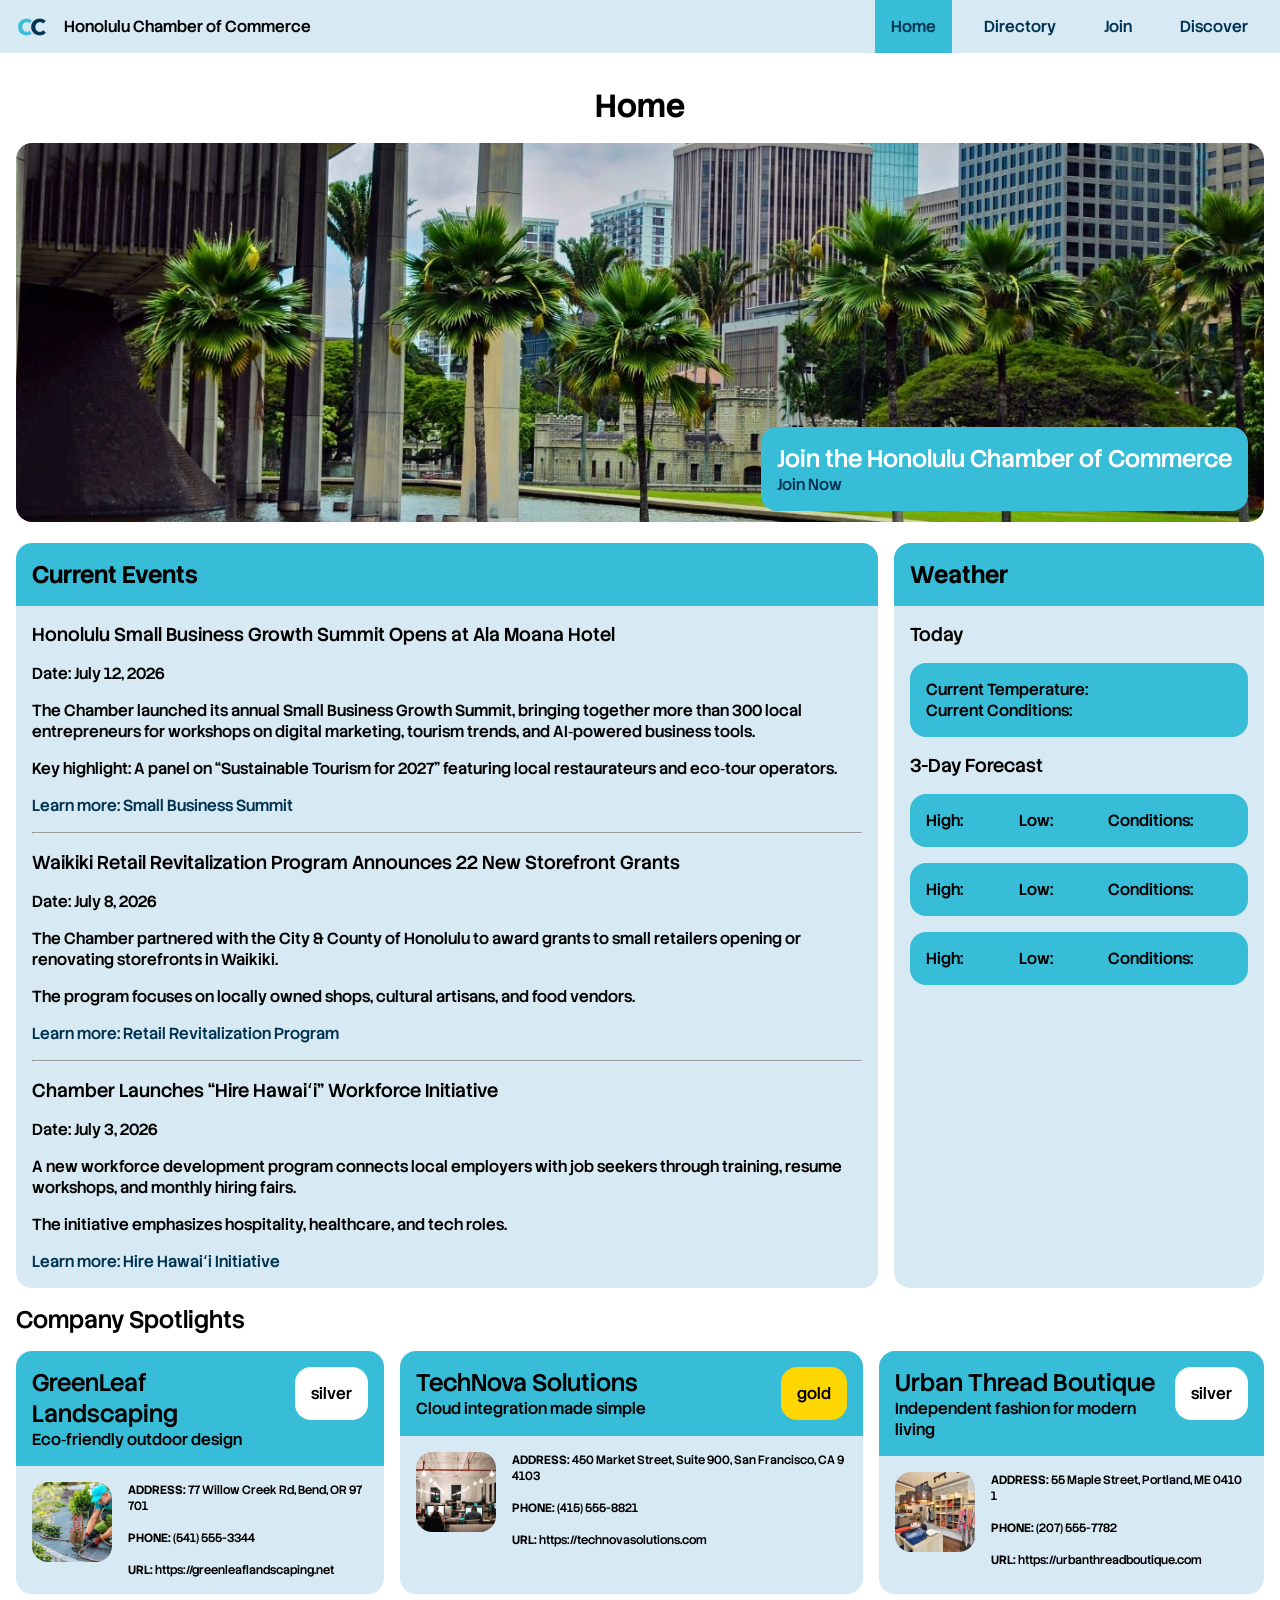
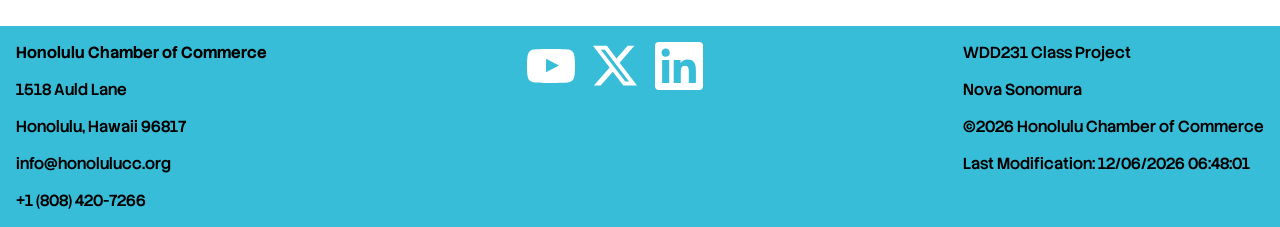
==== chamber/index.html @ 63aaf8e7 "fix" ====
<!DOCTYPE html>
<html lang="en">

<head>
	<meta charset="UTF-8">
	<base target="_top">
	<title>Home - Honolulu Chamber of Commerce</title>
	<meta name="description" content="A directory listing for all employees of the Honolulu Chamber of Commerce.">
	<meta name="author" content="Nova Sonomura">
	
	<meta property="og:title" content="Home - Honolulu Chamber of Commerce">
	<meta property="og:description" content="A directory listing for all employees of the Chamber of Commerce.">
	<meta property="og:type" content="website">
	<meta property="og:image" content="https://novyboy.github.io/wdd231/chamber/images/favicon-512.webp">
	<meta property="og:url" content="https://novyboy.github.io/wdd231/chamber/directory.html">
	<meta property="og:site_name" content="Chamber of Commerce">
	
	<meta name="twitter:card" content="summary_large_image">
	<meta name="twitter:image:alt" content="Home - Honolulu Chamber of Commerce">
	
	<link rel="icon" href="images/favicon.ico" type="image/ico" sizes="32x32">
	
	<link rel="apple-touch-icon" href="images/favicon-180.webp" sizes="180x180">
	<link rel="shortcut icon" href="images/favicon-192.webp" sizes="192x192">
	<link rel="apple-touch-icon" href="images/favicon-512.webp" sizes="512x512">
	
	<link rel="stylesheet" href="styles/base.css">
	<link rel="stylesheet" href="styles/small.css">
	<link rel="stylesheet" href="styles/larger.css">
	<link rel="preconnect" href="https://fonts.googleapis.com">
	<link rel="preconnect" href="https://fonts.gstatic.com" crossorigin>
	<link href="https://fonts.googleapis.com/css2?family=Stack+Sans+Headline:wght@200..700&display=swap" rel="stylesheet">
	
	<meta name="viewport" content="width=device-width, initial-scale=1">
	<meta name="robots" content="">
	<meta name="theme-color" content="">
	
	<script src="scripts/getdates.js" defer></script>
	<script src="scripts/hamburger.js" defer></script>
	<script src="scripts/home.js" defer></script>
</head>
<body class="flex-column">
	<header class="flex-row">
		<span class="flex-row center">
			<img id="icon" alt="favicon" src="images/favicon-192.webp">
			Honolulu Chamber of Commerce
		</span>
		<nav id="main-menu" class="flex-adapt">
			<a href="#">Home</a>
			<a href="directory.html">Directory</a>
			<a href="join.html">Join</a>
			<a href="discover.html">Discover</a>
		</nav>
		<button id="hamburger" aria-label="hamburger menu">
			<span></span>
			<span></span>
			<span></span>
		</button>
	</header>
	<main class="flex-column">
		<h1>Home</h1>
		<section class="main">
			<img class="hero" alt="Honolulu Chamber of Commerce" src="images/hero-image.webp"/>
			<div class="cta">
				<h2>
					Join the Honolulu Chamber of Commerce
				</h2>
				<a href="join.html">Join Now</a>
			</div>
		</section>
		<!--Hero Image-->
		<!--Call to Action-->
		<!--Current Events-->
		<!--Weather-->
		<!--2-3 Company Spotlights-->
		<div class="flex-adapt">
			<section id="current-events" class="card">
				<div>
					<h2>Current Events</h2>
				</div>
				<div class="flex-column">
					<h3>Honolulu Small Business Growth Summit Opens at Ala Moana Hotel</h3>
					<span>Date: July 12, 2026</span>
					<p>
						The Chamber launched its annual Small Business Growth Summit, bringing together more than 300 local entrepreneurs for workshops on digital marketing, tourism trends, and AI‑powered business tools.
					</p>
					<p>
						Key highlight: A panel on “Sustainable Tourism for 2027” featuring local restaurateurs and eco‑tour operators.
					</p>
					<a href="#">Learn more: Small Business Summit</a>
					
					<hr>
					
					<h3>Waikiki Retail Revitalization Program Announces 22 New Storefront Grants</h3>
					<span>Date: July 8, 2026</span>
					<p>
						The Chamber partnered with the City & County of Honolulu to award grants to small retailers opening or renovating storefronts in Waikiki.
					</p>
					<p>
						The program focuses on locally owned shops, cultural artisans, and food vendors.
					</p>
					<a href="#">Learn more: Retail Revitalization Program</a>
					
					<hr>
					
					<h3>Chamber Launches “Hire Hawaiʻi” Workforce Initiative</h3>
					<span>Date: July 3, 2026</span>
					<p>
						A new workforce development program connects local employers with job seekers through training, resume workshops, and monthly hiring fairs.
					</p>
					<p>
						The initiative emphasizes hospitality, healthcare, and tech roles.
					</p>
					<a href="#">
						Learn more: Hire Hawaiʻi Initiative</a>
				</div>
			</section>
			<section id="weather" class="card">
				<div>
					<h2>Weather</h2>
				</div>
				<div class="flex-column">
					<h3>Today</h3>
					<dl class="grid-2 forecast">
						<div>
							<dt>Current Temperature:</dt>
							<dd id="temperature"></dd>
						</div>
						<div>
							<dt>Current Conditions:</dt>
							<dd id="conditions"></dd>
						</div>
					</dl>
					<h3>3-Day Forecast</h3>
					<dl class="grid-3 forecast">
						<div>
							<dt>High:</dt>
							<dd id="high-1"></dd>
						</div>
						<div>
							<dt>Low:</dt>
							<dd id="low-1"></dd>
						</div>
						<div>
							<dt>Conditions:</dt>
							<dd id="conditions-1"></dd>
						</div>
					</dl>
					<dl class="grid-3 forecast">
						<div>
							<dt>High:</dt>
							<dd id="high-2"></dd>
						</div>
						<div>
							<dt>Low:</dt>
							<dd id="low-2"></dd>
						</div>
						<div>
							<dt>Conditions:</dt>
							<dd id="conditions-2"></dd>
						</div>
					</dl>
					<dl class="grid-3 forecast">
						<div>
							<dt>High:</dt>
							<dd id="high-3"></dd>
						</div>
						<div>
							<dt>Low:</dt>
							<dd id="low-3"></dd>
						</div>
						<div>
							<dt>Conditions:</dt>
							<dd id="conditions-3"></dd>
						</div>
					</dl>
				</div>
			</section>
		</div>
		<section class="flex-column">
			<h2>Company Spotlights</h2>
			<div id="spotlight" class="flex-adapt">
				
			</div>
		</section>
	</main>
	<footer class="flex-adapt">
		<div class="flex-column">
			<strong>Honolulu Chamber of Commerce</strong>
			<span>1518 Auld Lane</span>
			<span>Honolulu, Hawaii 96817</span>
			<span>info@honolulucc.org</span>
			<span>+1 (808) 420-7266</span>
		</div>
		<div class="flex-row social">
			<a href="#"><img alt="youtube" src="images/youtube.svg"></a>
			<a href="#"><img alt="twitter" src="images/twitter.svg"></a>
			<a href="#"><img alt="linkedin" src="images/linkedin.svg"></a>
		</div>
		<div class="flex-column">
			<span>WDD231 Class Project</span>
			<span>Nova Sonomura</span>
			<span>
				©︎<span id="currentYear"></span>
				Honolulu Chamber of Commerce
			</span>
			<span>
				Last Modification: <span id="lastModified"></span>
			</span>
		</div>
	</footer>
</body>

</html>
---- chamber/styles/base.css ----
* {
	/*RESET*/
	margin: 0;
	padding: 0;
	box-sizing: border-box;
	/*Font*/
	font-family: var(--font-family);
	font-weight: 500;
}

.grid-3 {
	display: grid;
	gap: 1rem;
}

.flex-adapt {
	display: flex;
	gap: 1rem;
}

:root {
	--primary-color: #37BDD7;
	--secondary-color: #003453;
	
	--background-color: #d7e9f3;
	--text-color: #0d0b1e;
	--font-family: "Stack Sans Headline", Helvetica;
}

a {
	text-decoration: none;
	color: var(--secondary-color);
}

input[type="radio"] {
	appearance: none;
	position: absolute;
}

label {
	display: block;
	cursor: pointer;
	padding: 1rem;
	border-radius: 1rem;
	transition: 300ms background ease-in-out;
	background: var(--background-color);
}

label:hover, input[type="radio"]:checked + label {
	background: var(--primary-color);
}

strong {
	font-weight: 900;
}

header {
	position: sticky;
	top: -4.5rem;
	justify-content: space-between;
	background: var(--background-color);
	padding: 0 1rem;
}
#icon {
	width: 2rem;
}
header > nav > a {
	text-align: center;
	flex: auto;
	transition: background 0.15s ease-in-out;
	padding: 1rem;
}
header > nav > a:hover, header > nav > a[href="#"] {
	background: var(--primary-color);
}

body {
	min-height: 100vh;
}
main {
	padding: 1rem;
	align-self: center;
	max-width: 80rem;
}

h1 {
	font-weight: bold;
	text-align: center;
}
.card {
	display: flex;
	flex-flow: column;
	border-radius: 1rem;
	overflow: hidden;
}
.card > div:last-child {
	padding: 1rem;
	background: var(--background-color);
	height: 100%;
	width: 100%;
}
.card > div:first-child {
	padding: 1rem;
	background: var(--primary-color);
}
.card > div:first-child > h2 {
	font-weight: bold;
}

.profile {
	border-radius: 1rem;
	width: 5rem;
	height: 5rem;
	object-fit: cover;
}

.flex-column {
	display: flex;
	flex-flow: column;
	gap: 1rem;
}
.flex-row {
	display: flex;
	flex-flow: row;
	gap: 1rem;
}
.center {
	justify-content: center;
	align-items: center;
	text-align: center;
}
.space-between {
	justify-content: space-between;
}
.break {
	overflow-wrap: break-word;
	word-break: break-all;
	font-size: 0.75rem;
}
footer {
	background: var(--primary-color);
	justify-content: space-between;
	padding: 1rem;
	margin-top: auto;
}


/*Home Page Specific*/
.hero {
	object-fit: cover;
	width: 100%;
	border-radius: 1rem;
}
.cta {
	position: absolute;
	bottom: 1rem;
	right: 1rem;
	background: var(--primary-color);
	color: white;
	padding: 1rem;
	border-radius: 1rem;
}
.main {
	position: relative;
}
#current-events {
	flex: 1 1 0;
	flex-basis: 70%
}
#weather {
	flex: 1 1 0;
	flex-basis: 30%;
}
.gold {
	height: fit-content;
	background: gold;
	padding: 1rem;
	border-radius: 1rem;
}
.silver {
	height: fit-content;
	background: white;
	padding: 1rem;
	border-radius: 1rem;
}
.forecast {
	background: var(--primary-color);
	padding: 1rem;
	border-radius: 1rem;
}
---- chamber/styles/small.css ----
@media (max-width: 48rem) {
	header > nav:not(.open) {
		display: none;
	}
	.open {
		position: fixed;
		top: 4rem;
		right: 1rem;
		background: var(--background-color);
		padding: 1rem;
		border-radius: 1rem;
		width: 10rem;
		text-align: center;
	}
	.open > a {
		border-radius: 1rem;
		transition: background 0.15s ease-in-out;
	}
	.open + #hamburger > span:first-child {
		rotate: 45deg;
		transform-origin: bottom left;
	}
	.open + #hamburger > span:not(:first-child,:last-child) {
		opacity: 0;
	}
	.open + #hamburger > span:last-child {
		transform-origin: top left;
		rotate: -45deg;
	}
	#hamburger {
		display: flex;
		width: 2rem;
		height: 2rem;
		flex-flow: column;
		justify-content: space-between;
		gap: 0.3rem;
		padding: 0.5rem;
		border: 0;
		background: none;
		align-self: center;
		transition: gap 300ms, padding 300ms;
		cursor: pointer;
	}
	#hamburger:hover {
		gap: 0.2rem;
		padding: 0.4rem;
	}
	#hamburger > span {
		transition: opacity 150ms, rotate 300ms;
		background: black;
		width: 100%;
		height: 100%;
		border-radius: 1rem;
	}
	.grid {
		grid-template-columns: auto;
	}
	.flex-adapt {
		flex-flow: column;
	}
}
---- chamber/styles/larger.css ----
@media (min-width: 48rem) {
	#hamburger {
		display: none;
	}
	.grid-3 {
		grid-template-columns: auto auto auto;
	}
	.grid-2 {
		grid-template-columns: auto auto;
	}
	.flex-adapt {
		flex-flow: row;
	}
}
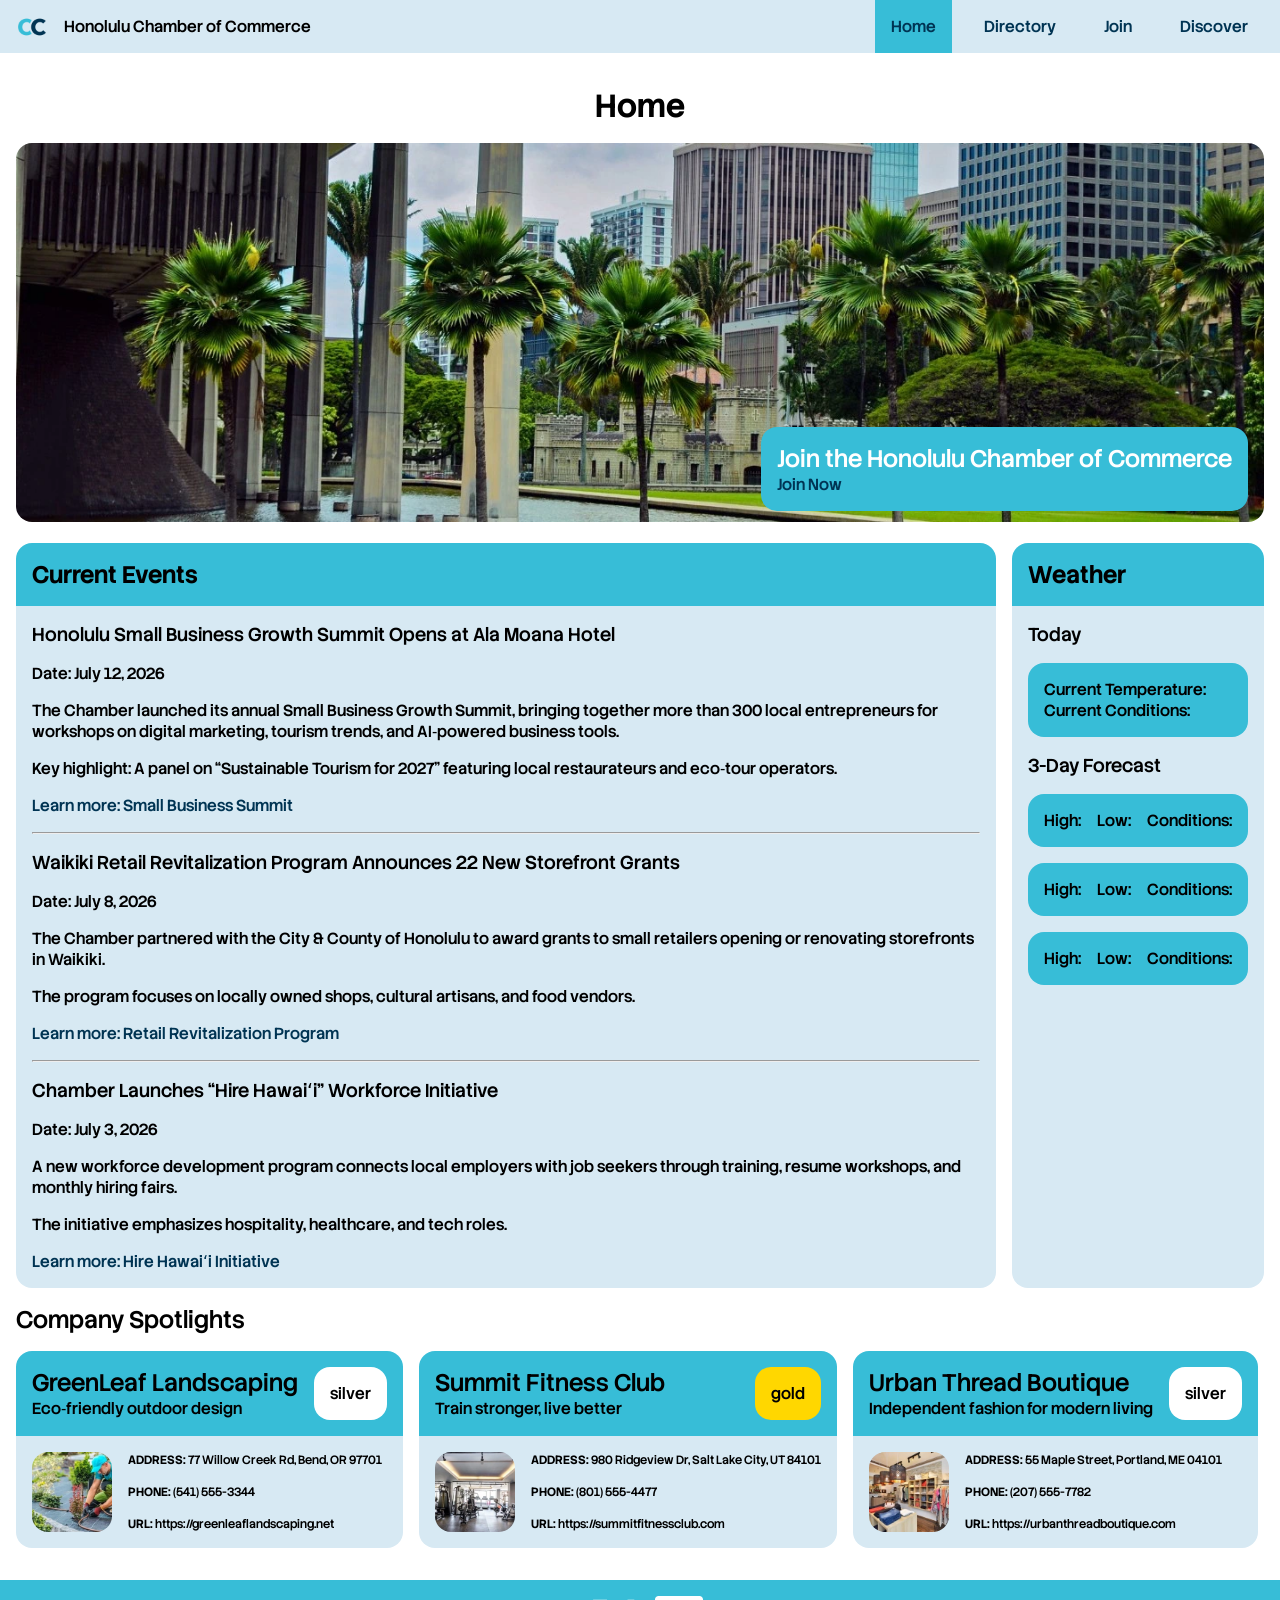
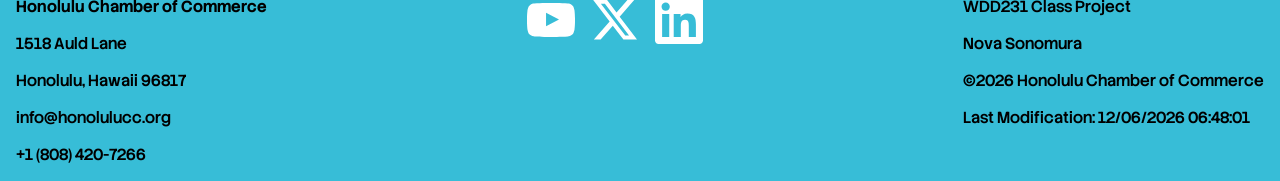
==== commit 6fc013d3: "error fix" ====
--- a/chamber/index.html
+++ b/chamber/index.html
@@ -115,6 +115,7 @@
 						Learn more: Hire Hawaiʻi Initiative</a>
 				</div>
 			</section>
+			<div class="flex-column">
 			<section id="weather" class="card">
 				<div>
 					<h2>Weather</h2>
@@ -176,6 +177,7 @@
 					</dl>
 				</div>
 			</section>
+		</div>
 		</div>
 		<section class="flex-column">
 			<h2>Company Spotlights</h2>
--- a/chamber/styles/base.css
+++ b/chamber/styles/base.css
@@ -60,6 +60,7 @@
 	justify-content: space-between;
 	background: var(--background-color);
 	padding: 0 1rem;
+	z-index: 10;
 }
 #icon {
 	width: 2rem;
@@ -152,9 +153,6 @@
 	border-radius: 1rem;
 }
 .cta {
-	position: absolute;
-	bottom: 1rem;
-	right: 1rem;
 	background: var(--primary-color);
 	color: white;
 	padding: 1rem;
--- a/chamber/styles/larger.css
+++ b/chamber/styles/larger.css
@@ -11,4 +11,9 @@
 	.flex-adapt {
 		flex-flow: row;
 	}
+	.cta {
+		position: absolute;
+		bottom: 1rem;
+		right: 1rem;
+	}
 }
